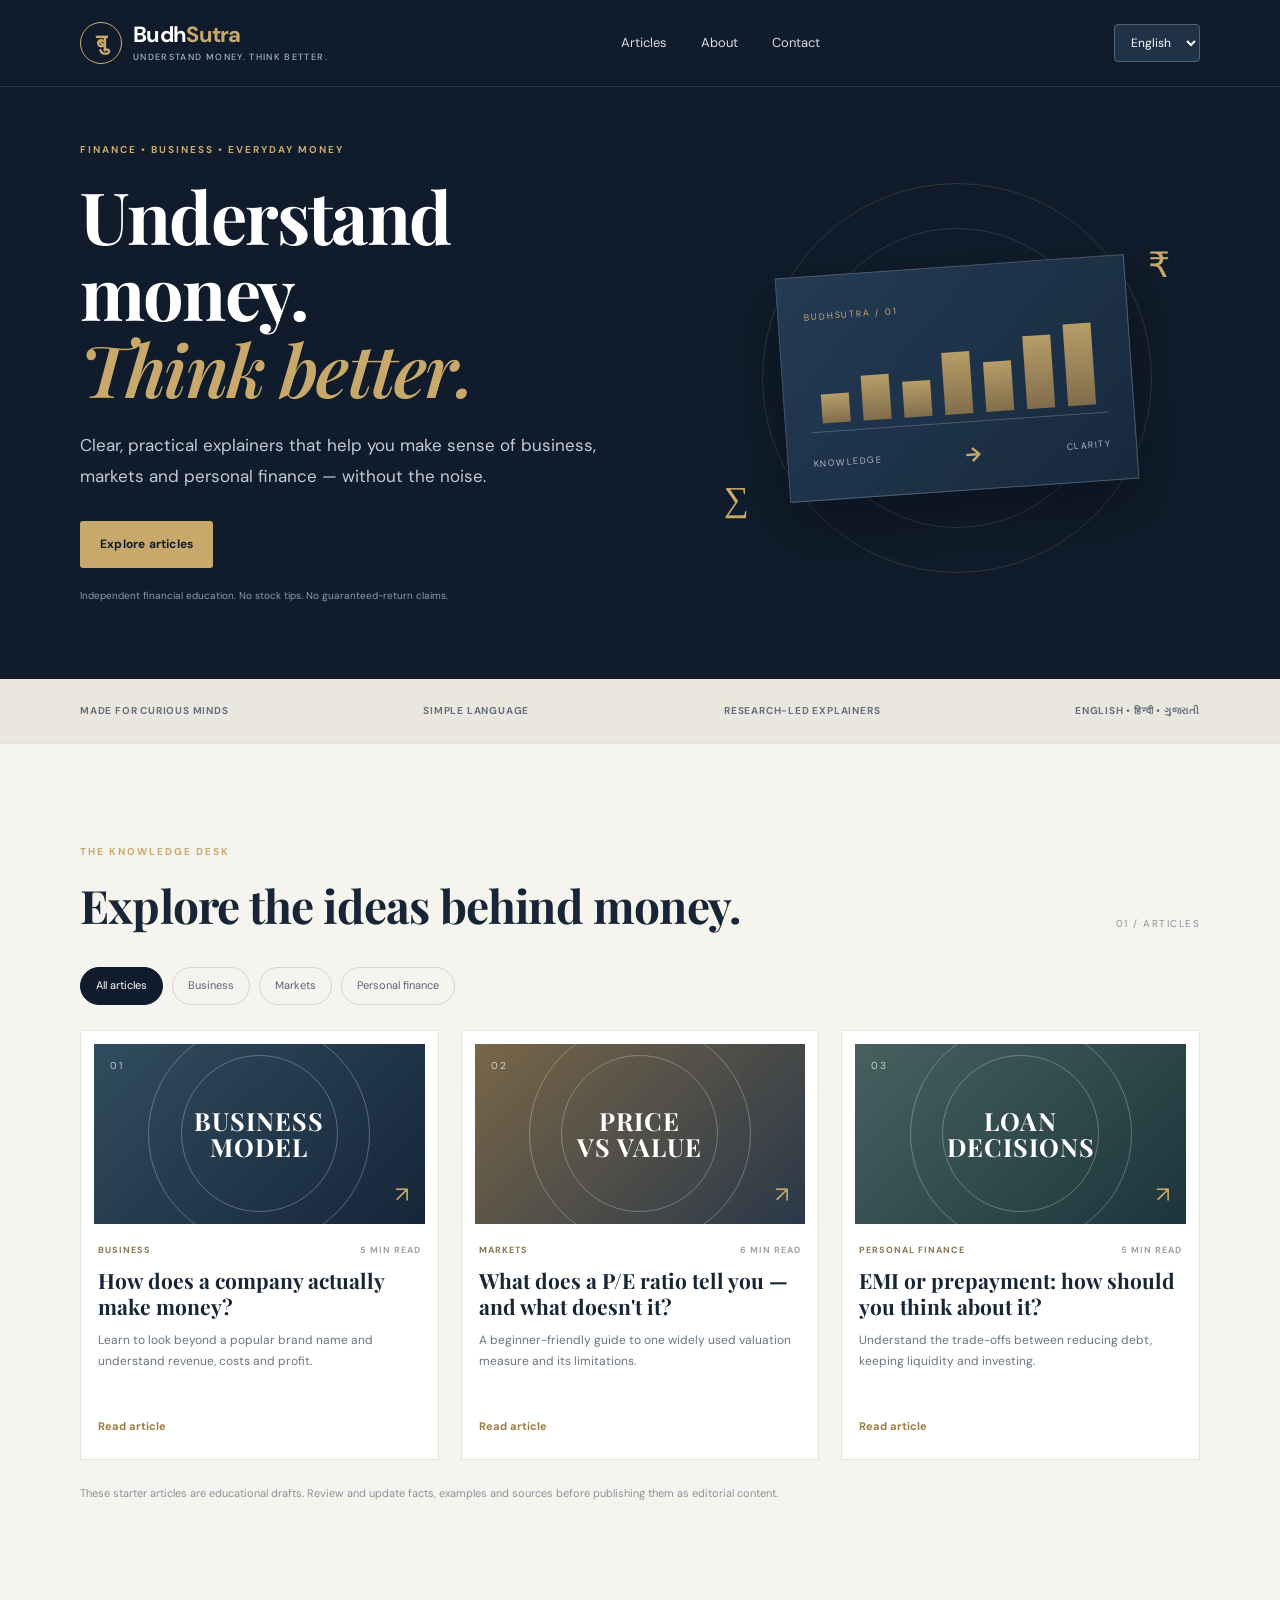
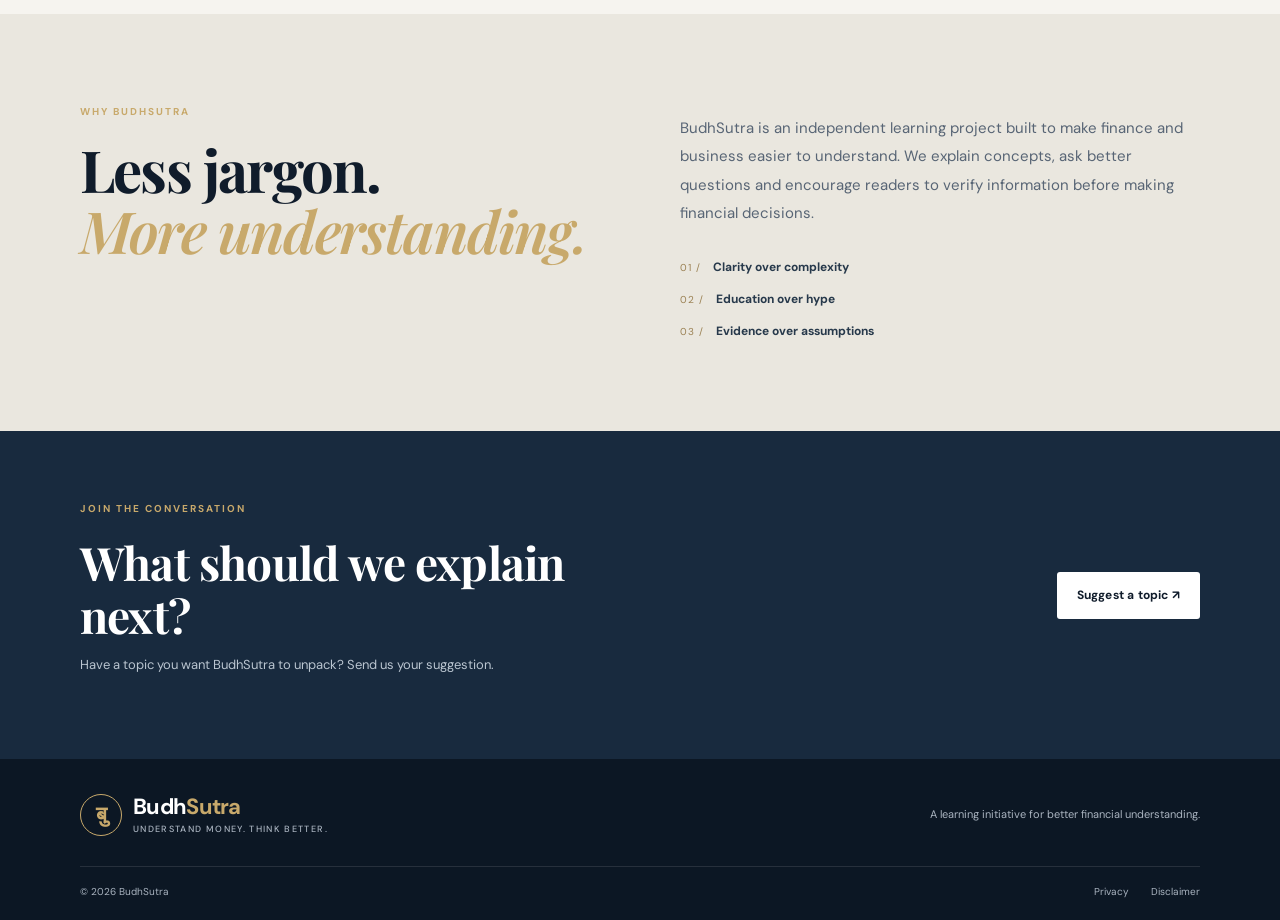
==== index.html @ 9a244fa0 "Add files via upload" ====
<!doctype html>
<html lang="en">
<head>
  <meta charset="utf-8">
  <meta name="viewport" content="width=device-width, initial-scale=1">
  <meta name="description" content="BudhSutra makes business, markets and personal finance easier to understand through clear educational articles in English, Hindi and Gujarati.">
  <meta name="theme-color" content="#101c2b">
  <title>BudhSutra — Understand Money. Think Better.</title>
  <link rel="icon" href="assets/favicon.svg" type="image/svg+xml">
  <link rel="stylesheet" href="styles.css">
</head>
<body>
  <a class="skip-link" href="#main">Skip to content</a>
  <header class="site-header">
    <div class="container nav-wrap">
      <a class="brand" href="index.html" aria-label="BudhSutra home">
        <span class="brand-mark">बु</span>
        <span>Budh<span class="brand-gold">Sutra</span><small data-i18n="tagline">Understand Money. Think Better.</small></span>
      </a>
      <nav class="desktop-nav" aria-label="Main navigation">
        <a href="#articles" data-i18n="navArticles">Articles</a>
        <a href="#about" data-i18n="navAbout">About</a>
        <a href="#contact" data-i18n="navContact">Contact</a>
      </nav>
      <label class="language-picker">
        <span class="sr-only" data-i18n="languageLabel">Choose language</span>
        <select id="languageSelect" aria-label="Choose language">
          <option value="en">English</option>
          <option value="hi">हिन्दी</option>
          <option value="gu">ગુજરાતી</option>
        </select>
      </label>
    </div>
  </header>

  <main id="main">
    <section class="hero">
      <div class="container hero-grid">
        <div class="hero-copy">
          <p class="eyebrow" data-i18n="eyebrow">FINANCE • BUSINESS • EVERYDAY MONEY</p>
          <h1 data-i18n="heroTitle">Understand money.<br><em>Think better.</em></h1>
          <p class="hero-intro" data-i18n="heroIntro">Clear, practical explainers that help you make sense of business, markets and personal finance — without the noise.</p>
          <a class="button button-primary" href="#articles" data-i18n="explore">Explore articles <span aria-hidden="true">↗</span></a>
          <p class="hero-note" data-i18n="heroNote">Independent financial education. No stock tips. No guaranteed-return claims.</p>
        </div>
        <div class="hero-art" aria-hidden="true">
          <div class="orbit orbit-one"></div><div class="orbit orbit-two"></div>
          <div class="hero-card">
            <span class="card-kicker">BUDHSUTRA / 01</span>
            <div class="chart-bars"><i></i><i></i><i></i><i></i><i></i><i></i><i></i></div>
            <div class="hero-card-bottom"><span>KNOWLEDGE</span><b>→</b><span>CLARITY</span></div>
          </div>
          <span class="floating-symbol symbol-one">₹</span>
          <span class="floating-symbol symbol-two">∑</span>
        </div>
      </div>
    </section>

    <section class="trust-strip">
      <div class="container trust-items">
        <span data-i18n="trust1">Made for curious minds</span>
        <span data-i18n="trust2">Simple language</span>
        <span data-i18n="trust3">Research-led explainers</span>
        <span data-i18n="trust4">English • हिन्दी • ગુજરાતી</span>
      </div>
    </section>

    <section class="section articles-section" id="articles">
      <div class="container">
        <div class="section-heading">
          <div><p class="eyebrow" data-i18n="latestEyebrow">THE KNOWLEDGE DESK</p><h2 data-i18n="latestTitle">Explore the ideas behind money.</h2></div>
          <span class="section-index">01 / ARTICLES</span>
        </div>
        <div class="filter-row" role="group" aria-label="Filter articles">
          <button class="filter-chip active" data-filter="all" data-i18n="filterAll">All articles</button>
          <button class="filter-chip" data-filter="business" data-i18n="filterBusiness">Business</button>
          <button class="filter-chip" data-filter="markets" data-i18n="filterMarkets">Markets</button>
          <button class="filter-chip" data-filter="personal" data-i18n="filterPersonal">Personal finance</button>
        </div>
        <div class="article-grid" id="articleGrid">
          <article class="article-card" data-category="business">
            <div class="article-visual visual-business"><span>01</span><b>BUSINESS<br>MODEL</b><i>↗</i></div>
            <div class="article-meta"><span data-i18n="categoryBusiness">BUSINESS</span><span>5 MIN READ</span></div>
            <h3 data-i18n="article1Title">How does a company actually make money?</h3>
            <p data-i18n="article1Desc">Learn to look beyond a popular brand name and understand revenue, costs and profit.</p>
            <a class="text-link" href="articles/how-companies-make-money.html" data-i18n="readArticle">Read article <span>→</span></a>
          </article>
          <article class="article-card" data-category="markets">
            <div class="article-visual visual-markets"><span>02</span><b>PRICE<br>VS VALUE</b><i>↗</i></div>
            <div class="article-meta"><span data-i18n="categoryMarkets">MARKETS</span><span>6 MIN READ</span></div>
            <h3 data-i18n="article2Title">What does a P/E ratio tell you — and what doesn't it?</h3>
            <p data-i18n="article2Desc">A beginner-friendly guide to one widely used valuation measure and its limitations.</p>
            <a class="text-link" href="articles/understanding-pe-ratio.html" data-i18n="readArticle">Read article <span>→</span></a>
          </article>
          <article class="article-card" data-category="personal">
            <div class="article-visual visual-personal"><span>03</span><b>LOAN<br>DECISIONS</b><i>↗</i></div>
            <div class="article-meta"><span data-i18n="categoryPersonal">PERSONAL FINANCE</span><span>5 MIN READ</span></div>
            <h3 data-i18n="article3Title">EMI or prepayment: how should you think about it?</h3>
            <p data-i18n="article3Desc">Understand the trade-offs between reducing debt, keeping liquidity and investing.</p>
            <a class="text-link" href="articles/emi-or-prepayment.html" data-i18n="readArticle">Read article <span>→</span></a>
          </article>
        </div>
        <p class="content-note" data-i18n="contentNote">These starter articles are educational drafts. Review and update facts, examples and sources before publishing them as editorial content.</p>
      </div>
    </section>

    <section class="about-section" id="about">
      <div class="container about-grid">
        <div><p class="eyebrow" data-i18n="aboutEyebrow">WHY BUDHSUTRA</p><h2 data-i18n="aboutTitle">Less jargon.<br><em>More understanding.</em></h2></div>
        <div class="about-copy"><p data-i18n="aboutText">BudhSutra is an independent learning project built to make finance and business easier to understand. We explain concepts, ask better questions and encourage readers to verify information before making financial decisions.</p><div class="principles"><span>01 / <b data-i18n="principle1">Clarity over complexity</b></span><span>02 / <b data-i18n="principle2">Education over hype</b></span><span>03 / <b data-i18n="principle3">Evidence over assumptions</b></span></div></div>
      </div>
    </section>

    <section class="contact-section" id="contact">
      <div class="container contact-grid">
        <div><p class="eyebrow" data-i18n="contactEyebrow">JOIN THE CONVERSATION</p><h2 data-i18n="contactTitle">What should we explain next?</h2><p data-i18n="contactText">Have a topic you want BudhSutra to unpack? Send us your suggestion.</p></div>
        <a class="button button-light" href="mailto:hello@budhsutra.example?subject=BudhSutra%20topic%20suggestion" data-i18n="suggestTopic">Suggest a topic ↗</a>
      </div>
    </section>
  </main>

  <footer class="site-footer">
    <div class="container footer-top"><a class="brand footer-brand" href="index.html"><span class="brand-mark">बु</span><span>Budh<span class="brand-gold">Sutra</span><small data-i18n="tagline">Understand Money. Think Better.</small></span></a><p data-i18n="footerLine">A learning initiative for better financial understanding.</p></div>
    <div class="container footer-bottom"><span>© <span id="year"></span> BudhSutra</span><div><a href="privacy.html" data-i18n="privacy">Privacy</a><a href="disclaimer.html" data-i18n="disclaimer">Disclaimer</a></div></div>
  </footer>
  <script src="script.js"></script>
</body>
</html>
---- styles.css ----
@import url('https://fonts.googleapis.com/css2?family=DM+Sans:wght@400;500;600;700&family=Playfair+Display:ital,wght@0,600;0,700;1,600;1,700&display=swap');
:root{--navy:#101c2b;--navy2:#182a3e;--gold:#c8a96b;--cream:#f6f4ef;--ink:#172536;--muted:#697482;--line:#e4e1d9;--white:#fff}
*{box-sizing:border-box}html{scroll-behavior:smooth}body{margin:0;background:var(--cream);color:var(--ink);font-family:'DM Sans',Arial,sans-serif;line-height:1.6}a{color:inherit;text-decoration:none}.container{width:min(1120px,calc(100% - 44px));margin:auto}.skip-link{position:absolute;left:-999px;top:10px;background:#fff;padding:10px;z-index:10}.skip-link:focus{left:10px}.site-header{background:var(--navy);color:#fff;border-bottom:1px solid #ffffff1a}.nav-wrap{height:86px;display:flex;align-items:center;justify-content:space-between;gap:24px}.brand{display:flex;align-items:center;gap:11px;font-weight:700;font-size:22px;letter-spacing:-.7px;line-height:1.1}.brand-mark{width:42px;height:42px;border:1px solid var(--gold);color:var(--gold);display:grid;place-items:center;font-family:serif;font-size:22px;border-radius:50%}.brand-gold{color:var(--gold)}.brand small{display:block;font-size:9px;letter-spacing:1.35px;text-transform:uppercase;color:#aab4c0;margin-top:6px;font-weight:500}.desktop-nav{display:flex;gap:34px;font-size:13px;color:#d8dee5}.desktop-nav a:hover,.footer-bottom a:hover{color:var(--gold)}.language-picker select{background:#203247;color:#fff;border:1px solid #526174;border-radius:4px;padding:9px 12px;font:inherit;font-size:12px}.hero{background:var(--navy);color:#fff;overflow:hidden}.hero-grid{min-height:510px;display:grid;grid-template-columns:1.1fr .9fr;align-items:center;gap:40px;padding-top:55px;padding-bottom:65px}.eyebrow{font-size:10px;letter-spacing:2px;font-weight:700;color:var(--gold);margin:0 0 19px}.hero h1,.about-section h2{font-family:'Playfair Display',Georgia,serif;font-size:clamp(46px,6vw,72px);line-height:1.06;letter-spacing:-1.8px;margin:0 0 24px}.hero h1 em,.about-section h2 em{color:var(--gold);font-weight:600}.hero-intro{font-size:17px;line-height:1.8;color:#c3ccd6;max-width:530px;margin:0 0 30px}.button{display:inline-flex;align-items:center;gap:24px;padding:14px 20px;font-size:12px;font-weight:700;letter-spacing:.2px;border-radius:3px}.button-primary{background:var(--gold);color:var(--navy)}.button-primary:hover{background:#dfc48e}.hero-note{font-size:10px;color:#8f9baa;margin-top:20px}.hero-art{height:330px;position:relative;display:grid;place-items:center}.orbit{position:absolute;border:1px solid #ffffff20;border-radius:50%;width:300px;height:300px}.orbit-two{width:390px;height:390px;border-color:#c8a96b30}.hero-card{position:relative;width:min(350px,90%);height:225px;background:linear-gradient(135deg,#243b54,#17293d);border:1px solid #ffffff30;padding:25px;box-shadow:0 25px 60px #0005;transform:rotate(-4deg)}.card-kicker{font-size:9px;letter-spacing:2px;color:var(--gold)}.chart-bars{height:105px;display:flex;align-items:end;gap:13px;padding:14px 12px 8px;border-bottom:1px solid #ffffff35}.chart-bars i{display:block;flex:1;background:linear-gradient(var(--gold),#8c744c);height:35%;opacity:.9}.chart-bars i:nth-child(2){height:55%}.chart-bars i:nth-child(3){height:44%}.chart-bars i:nth-child(4){height:75%}.chart-bars i:nth-child(5){height:60%}.chart-bars i:nth-child(6){height:88%}.chart-bars i:nth-child(7){height:100%}.hero-card-bottom{display:flex;justify-content:space-between;align-items:center;color:#aeb9c6;font-size:9px;letter-spacing:1.5px;margin-top:16px}.hero-card-bottom b{color:var(--gold);font-size:20px}.floating-symbol{position:absolute;color:var(--gold);font-family:Georgia,serif;font-size:35px}.symbol-one{top:25px;right:30px}.symbol-two{bottom:15px;left:10px}.trust-strip{background:#eae7df;border-bottom:1px solid var(--line)}.trust-items{min-height:64px;display:flex;align-items:center;justify-content:space-between;gap:20px;flex-wrap:wrap;font-size:10px;font-weight:700;letter-spacing:.8px;text-transform:uppercase;color:#66717d}.section{padding:100px 0}.section-heading{display:flex;justify-content:space-between;align-items:end;margin-bottom:35px;gap:20px}.section-heading h2,.contact-section h2{font-family:'Playfair Display',Georgia,serif;font-size:clamp(32px,4vw,46px);line-height:1.15;margin:0;letter-spacing:-.8px}.section-index{font-size:10px;letter-spacing:1.5px;color:#8a929b}.filter-row{display:flex;gap:9px;flex-wrap:wrap;margin-bottom:25px}.filter-chip{border:1px solid #d9d5cb;background:transparent;padding:9px 15px;border-radius:30px;font:inherit;font-size:11px;color:#596573;cursor:pointer}.filter-chip.active,.filter-chip:hover{background:var(--navy);border-color:var(--navy);color:#fff}.article-grid{display:grid;grid-template-columns:repeat(3,1fr);gap:22px}.article-card{background:#fff;border:1px solid #e8e5dd;padding:13px 13px 22px;transition:transform .2s,box-shadow .2s}.article-card:hover{transform:translateY(-4px);box-shadow:0 15px 35px #17253612}.article-visual{height:180px;position:relative;display:flex;align-items:center;justify-content:center;overflow:hidden;color:#fff}.article-visual:before,.article-visual:after{content:"";position:absolute;border:1px solid #ffffff45;border-radius:50%;width:220px;height:220px}.article-visual:after{width:155px;height:155px}.article-visual span{position:absolute;top:14px;left:16px;font-size:10px;letter-spacing:2px;color:#ffffffb5}.article-visual b{font-family:'Playfair Display',Georgia,serif;font-size:25px;line-height:1.05;letter-spacing:1px;text-align:center;z-index:1}.article-visual i{position:absolute;bottom:12px;right:16px;font-style:normal;color:var(--gold);font-size:22px}.visual-business{background:linear-gradient(135deg,#314c60,#152638)}.visual-markets{background:linear-gradient(135deg,#796648,#293849)}.visual-personal{background:linear-gradient(135deg,#47615f,#1c343b)}.article-meta{display:flex;justify-content:space-between;margin:19px 4px 10px;font-size:9px;letter-spacing:1px;color:#8a7551;font-weight:700}.article-meta span+span{color:#9ba1a7}.article-card h3{font-family:'Playfair Display',Georgia,serif;font-size:21px;line-height:1.25;margin:0 4px 10px}.article-card p{font-size:12px;line-height:1.75;color:#697482;margin:0 4px 18px;min-height:64px}.text-link{margin:0 4px;font-size:11px;font-weight:700;color:#9b7b42}.text-link span{margin-left:7px}.content-note{font-size:11px;color:#8a929b;margin-top:25px}.about-section{background:#eae7df;padding:90px 0}.about-grid{display:grid;grid-template-columns:1fr 1fr;gap:80px}.about-section h2{font-size:clamp(38px,5vw,58px);color:var(--navy)}.about-copy>p{font-size:15px;color:#586575;line-height:1.9;margin:10px 0 30px}.principles{display:grid;gap:13px}.principles span{font-size:10px;color:#9a8052;letter-spacing:1px}.principles b{color:#27394b;letter-spacing:0;font-size:12px;margin-left:8px}.contact-section{background:var(--navy2);color:#fff;padding:70px 0}.contact-grid{display:flex;justify-content:space-between;align-items:center;gap:35px}.contact-section h2{max-width:540px}.contact-section p:not(.eyebrow){color:#bac5d0;font-size:13px}.button-light{background:#fff;color:var(--navy);white-space:nowrap}.site-footer{background:#0c1724;color:#aab4c0;padding:35px 0 20px}.footer-top{display:flex;justify-content:space-between;align-items:center;padding-bottom:30px;border-bottom:1px solid #ffffff1c}.footer-brand{color:#fff}.footer-top>p{font-size:11px}.footer-bottom{display:flex;justify-content:space-between;padding-top:17px;font-size:10px}.footer-bottom div{display:flex;gap:22px}.sr-only{position:absolute;width:1px;height:1px;padding:0;margin:-1px;overflow:hidden;clip:rect(0,0,0,0);white-space:nowrap;border:0}
@media(max-width:760px){.container{width:min(100% - 32px,560px)}.nav-wrap{height:74px;gap:10px}.brand{font-size:19px}.brand-mark{width:36px;height:36px}.desktop-nav{display:none}.hero-grid{grid-template-columns:1fr;padding-top:65px;padding-bottom:40px;gap:10px}.hero h1{font-size:54px}.hero-intro{font-size:15px}.hero-art{height:260px}.hero-card{height:190px}.orbit{width:250px;height:250px}.orbit-two{width:310px;height:310px}.trust-items{padding:17px 0;justify-content:flex-start;gap:12px 22px}.trust-items span{font-size:9px}.section{padding:70px 0}.section-heading{align-items:start;flex-direction:column}.article-grid{grid-template-columns:1fr;gap:16px}.article-visual{height:160px}.article-card p{min-height:0}.about-section{padding:65px 0}.about-grid{grid-template-columns:1fr;gap:15px}.contact-grid{align-items:flex-start;flex-direction:column}.footer-top{align-items:flex-start;flex-direction:column;gap:15px}.language-picker select{padding:8px 7px;font-size:11px}}
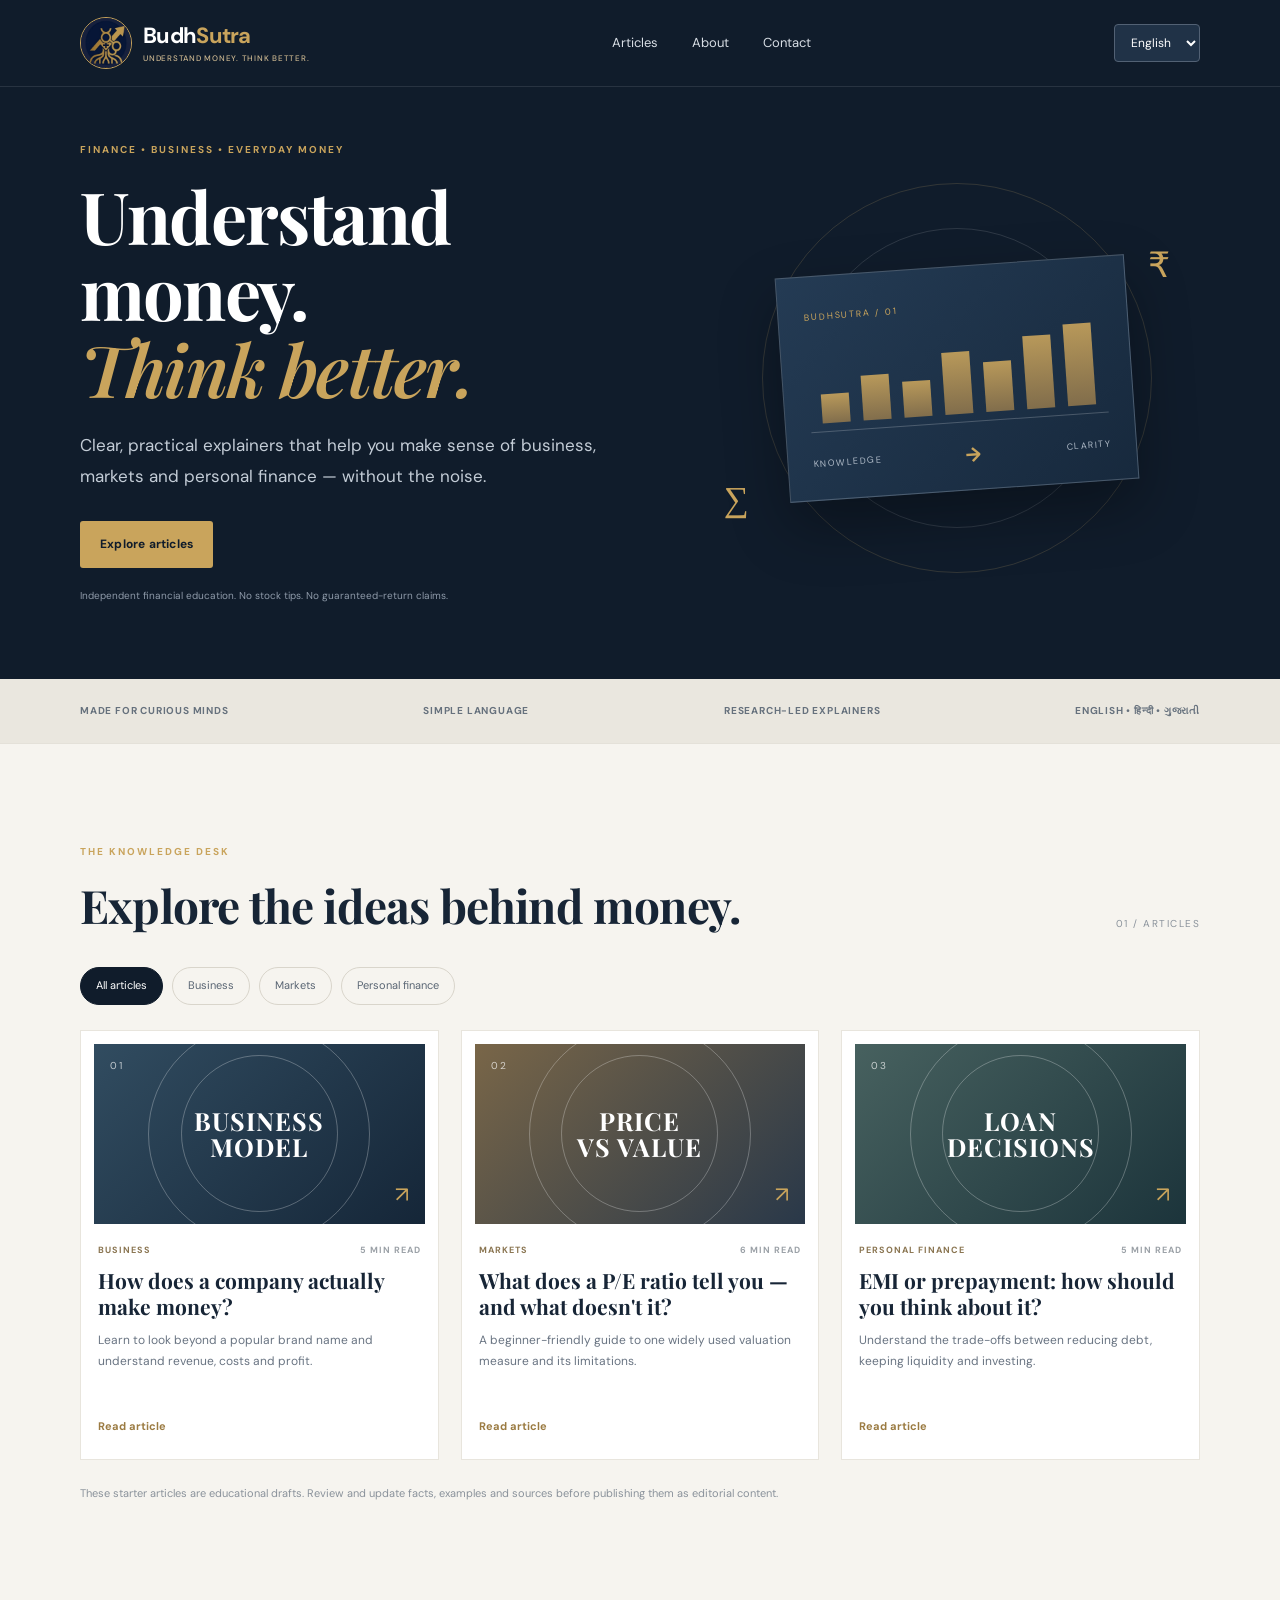
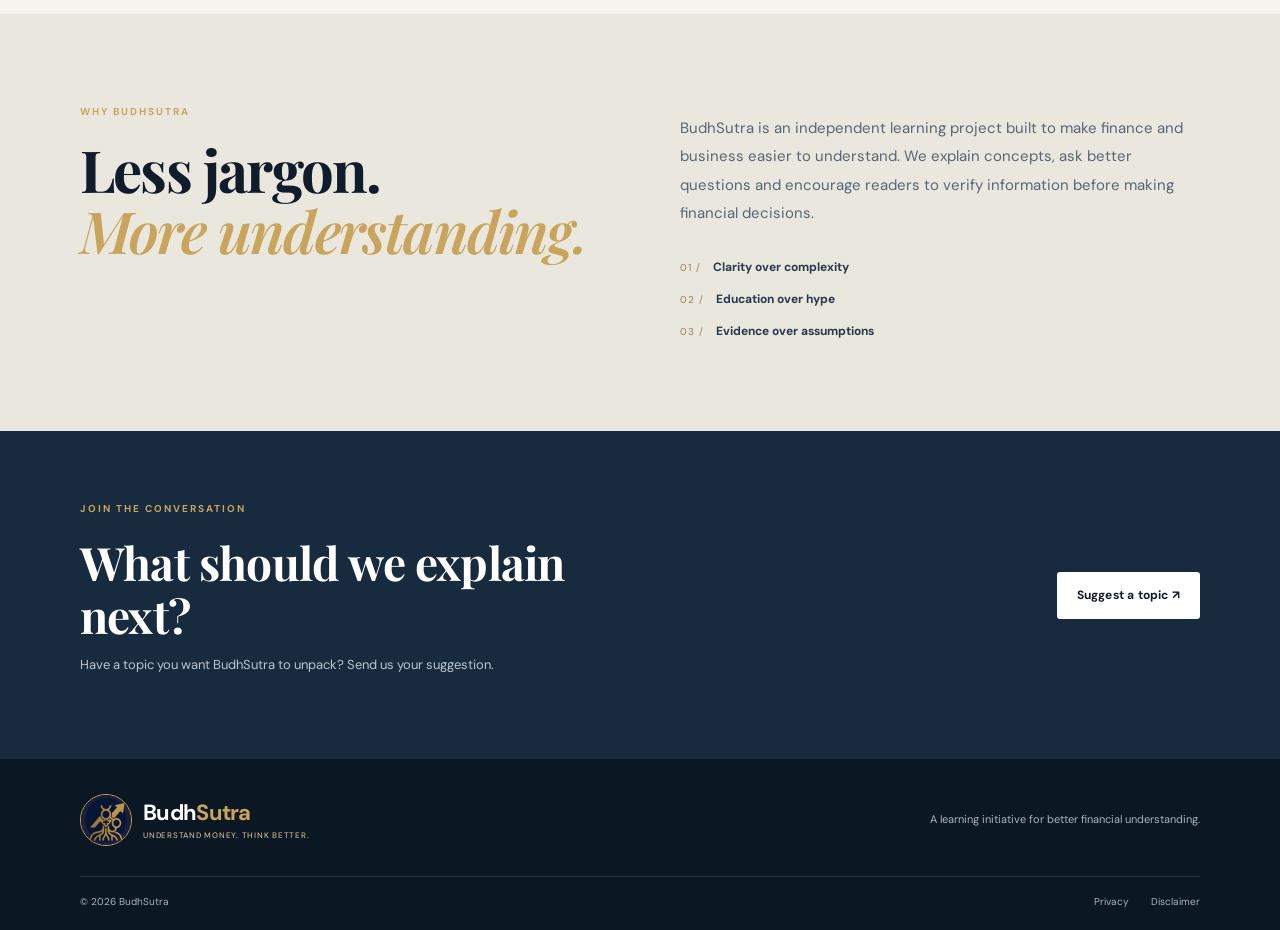
==== commit a5a0e404: "Add files via upload" ====
--- a/index.html
+++ b/index.html
@@ -5,8 +5,8 @@
   <meta name="viewport" content="width=device-width, initial-scale=1">
   <meta name="description" content="BudhSutra makes business, markets and personal finance easier to understand through clear educational articles in English, Hindi and Gujarati.">
   <meta name="theme-color" content="#101c2b">
-  <title>BudhSutra — Understand Money. Think Better.</title>
-  <link rel="icon" href="assets/favicon.svg" type="image/svg+xml">
+  <title>BudhSutra — Unearthing the Roots. Mastering the Formula.</title>
+  <link rel="icon" href="assets/favicon.png" type="image/png">
   <link rel="stylesheet" href="styles.css">
 </head>
 <body>
@@ -14,8 +14,8 @@
   <header class="site-header">
     <div class="container nav-wrap">
       <a class="brand" href="index.html" aria-label="BudhSutra home">
-        <span class="brand-mark">बु</span>
-        <span>Budh<span class="brand-gold">Sutra</span><small data-i18n="tagline">Understand Money. Think Better.</small></span>
+        <img class="brand-mark" src="assets/budhsutra-mark.jpg" alt="BudhSutra emblem">
+        <span>Budh<span class="brand-gold">Sutra</span><small data-i18n="tagline">Unearthing the Roots. Mastering the Formula.</small></span>
       </a>
       <nav class="desktop-nav" aria-label="Main navigation">
         <a href="#articles" data-i18n="navArticles">Articles</a>
@@ -120,7 +120,7 @@
   </main>
 
   <footer class="site-footer">
-    <div class="container footer-top"><a class="brand footer-brand" href="index.html"><span class="brand-mark">बु</span><span>Budh<span class="brand-gold">Sutra</span><small data-i18n="tagline">Understand Money. Think Better.</small></span></a><p data-i18n="footerLine">A learning initiative for better financial understanding.</p></div>
+    <div class="container footer-top"><a class="brand footer-brand" href="index.html"><img class="brand-mark" src="assets/budhsutra-mark.jpg" alt="BudhSutra emblem"><span>Budh<span class="brand-gold">Sutra</span><small data-i18n="tagline">Unearthing the Roots. Mastering the Formula.</small></span></a><p data-i18n="footerLine">A learning initiative for better financial understanding.</p></div>
     <div class="container footer-bottom"><span>© <span id="year"></span> BudhSutra</span><div><a href="privacy.html" data-i18n="privacy">Privacy</a><a href="disclaimer.html" data-i18n="disclaimer">Disclaimer</a></div></div>
   </footer>
   <script src="script.js"></script>
--- a/styles.css
+++ b/styles.css
@@ -1,4 +1,4 @@
 @import url('https://fonts.googleapis.com/css2?family=DM+Sans:wght@400;500;600;700&family=Playfair+Display:ital,wght@0,600;0,700;1,600;1,700&display=swap');
-:root{--navy:#101c2b;--navy2:#182a3e;--gold:#c8a96b;--cream:#f6f4ef;--ink:#172536;--muted:#697482;--line:#e4e1d9;--white:#fff}
-*{box-sizing:border-box}html{scroll-behavior:smooth}body{margin:0;background:var(--cream);color:var(--ink);font-family:'DM Sans',Arial,sans-serif;line-height:1.6}a{color:inherit;text-decoration:none}.container{width:min(1120px,calc(100% - 44px));margin:auto}.skip-link{position:absolute;left:-999px;top:10px;background:#fff;padding:10px;z-index:10}.skip-link:focus{left:10px}.site-header{background:var(--navy);color:#fff;border-bottom:1px solid #ffffff1a}.nav-wrap{height:86px;display:flex;align-items:center;justify-content:space-between;gap:24px}.brand{display:flex;align-items:center;gap:11px;font-weight:700;font-size:22px;letter-spacing:-.7px;line-height:1.1}.brand-mark{width:42px;height:42px;border:1px solid var(--gold);color:var(--gold);display:grid;place-items:center;font-family:serif;font-size:22px;border-radius:50%}.brand-gold{color:var(--gold)}.brand small{display:block;font-size:9px;letter-spacing:1.35px;text-transform:uppercase;color:#aab4c0;margin-top:6px;font-weight:500}.desktop-nav{display:flex;gap:34px;font-size:13px;color:#d8dee5}.desktop-nav a:hover,.footer-bottom a:hover{color:var(--gold)}.language-picker select{background:#203247;color:#fff;border:1px solid #526174;border-radius:4px;padding:9px 12px;font:inherit;font-size:12px}.hero{background:var(--navy);color:#fff;overflow:hidden}.hero-grid{min-height:510px;display:grid;grid-template-columns:1.1fr .9fr;align-items:center;gap:40px;padding-top:55px;padding-bottom:65px}.eyebrow{font-size:10px;letter-spacing:2px;font-weight:700;color:var(--gold);margin:0 0 19px}.hero h1,.about-section h2{font-family:'Playfair Display',Georgia,serif;font-size:clamp(46px,6vw,72px);line-height:1.06;letter-spacing:-1.8px;margin:0 0 24px}.hero h1 em,.about-section h2 em{color:var(--gold);font-weight:600}.hero-intro{font-size:17px;line-height:1.8;color:#c3ccd6;max-width:530px;margin:0 0 30px}.button{display:inline-flex;align-items:center;gap:24px;padding:14px 20px;font-size:12px;font-weight:700;letter-spacing:.2px;border-radius:3px}.button-primary{background:var(--gold);color:var(--navy)}.button-primary:hover{background:#dfc48e}.hero-note{font-size:10px;color:#8f9baa;margin-top:20px}.hero-art{height:330px;position:relative;display:grid;place-items:center}.orbit{position:absolute;border:1px solid #ffffff20;border-radius:50%;width:300px;height:300px}.orbit-two{width:390px;height:390px;border-color:#c8a96b30}.hero-card{position:relative;width:min(350px,90%);height:225px;background:linear-gradient(135deg,#243b54,#17293d);border:1px solid #ffffff30;padding:25px;box-shadow:0 25px 60px #0005;transform:rotate(-4deg)}.card-kicker{font-size:9px;letter-spacing:2px;color:var(--gold)}.chart-bars{height:105px;display:flex;align-items:end;gap:13px;padding:14px 12px 8px;border-bottom:1px solid #ffffff35}.chart-bars i{display:block;flex:1;background:linear-gradient(var(--gold),#8c744c);height:35%;opacity:.9}.chart-bars i:nth-child(2){height:55%}.chart-bars i:nth-child(3){height:44%}.chart-bars i:nth-child(4){height:75%}.chart-bars i:nth-child(5){height:60%}.chart-bars i:nth-child(6){height:88%}.chart-bars i:nth-child(7){height:100%}.hero-card-bottom{display:flex;justify-content:space-between;align-items:center;color:#aeb9c6;font-size:9px;letter-spacing:1.5px;margin-top:16px}.hero-card-bottom b{color:var(--gold);font-size:20px}.floating-symbol{position:absolute;color:var(--gold);font-family:Georgia,serif;font-size:35px}.symbol-one{top:25px;right:30px}.symbol-two{bottom:15px;left:10px}.trust-strip{background:#eae7df;border-bottom:1px solid var(--line)}.trust-items{min-height:64px;display:flex;align-items:center;justify-content:space-between;gap:20px;flex-wrap:wrap;font-size:10px;font-weight:700;letter-spacing:.8px;text-transform:uppercase;color:#66717d}.section{padding:100px 0}.section-heading{display:flex;justify-content:space-between;align-items:end;margin-bottom:35px;gap:20px}.section-heading h2,.contact-section h2{font-family:'Playfair Display',Georgia,serif;font-size:clamp(32px,4vw,46px);line-height:1.15;margin:0;letter-spacing:-.8px}.section-index{font-size:10px;letter-spacing:1.5px;color:#8a929b}.filter-row{display:flex;gap:9px;flex-wrap:wrap;margin-bottom:25px}.filter-chip{border:1px solid #d9d5cb;background:transparent;padding:9px 15px;border-radius:30px;font:inherit;font-size:11px;color:#596573;cursor:pointer}.filter-chip.active,.filter-chip:hover{background:var(--navy);border-color:var(--navy);color:#fff}.article-grid{display:grid;grid-template-columns:repeat(3,1fr);gap:22px}.article-card{background:#fff;border:1px solid #e8e5dd;padding:13px 13px 22px;transition:transform .2s,box-shadow .2s}.article-card:hover{transform:translateY(-4px);box-shadow:0 15px 35px #17253612}.article-visual{height:180px;position:relative;display:flex;align-items:center;justify-content:center;overflow:hidden;color:#fff}.article-visual:before,.article-visual:after{content:"";position:absolute;border:1px solid #ffffff45;border-radius:50%;width:220px;height:220px}.article-visual:after{width:155px;height:155px}.article-visual span{position:absolute;top:14px;left:16px;font-size:10px;letter-spacing:2px;color:#ffffffb5}.article-visual b{font-family:'Playfair Display',Georgia,serif;font-size:25px;line-height:1.05;letter-spacing:1px;text-align:center;z-index:1}.article-visual i{position:absolute;bottom:12px;right:16px;font-style:normal;color:var(--gold);font-size:22px}.visual-business{background:linear-gradient(135deg,#314c60,#152638)}.visual-markets{background:linear-gradient(135deg,#796648,#293849)}.visual-personal{background:linear-gradient(135deg,#47615f,#1c343b)}.article-meta{display:flex;justify-content:space-between;margin:19px 4px 10px;font-size:9px;letter-spacing:1px;color:#8a7551;font-weight:700}.article-meta span+span{color:#9ba1a7}.article-card h3{font-family:'Playfair Display',Georgia,serif;font-size:21px;line-height:1.25;margin:0 4px 10px}.article-card p{font-size:12px;line-height:1.75;color:#697482;margin:0 4px 18px;min-height:64px}.text-link{margin:0 4px;font-size:11px;font-weight:700;color:#9b7b42}.text-link span{margin-left:7px}.content-note{font-size:11px;color:#8a929b;margin-top:25px}.about-section{background:#eae7df;padding:90px 0}.about-grid{display:grid;grid-template-columns:1fr 1fr;gap:80px}.about-section h2{font-size:clamp(38px,5vw,58px);color:var(--navy)}.about-copy>p{font-size:15px;color:#586575;line-height:1.9;margin:10px 0 30px}.principles{display:grid;gap:13px}.principles span{font-size:10px;color:#9a8052;letter-spacing:1px}.principles b{color:#27394b;letter-spacing:0;font-size:12px;margin-left:8px}.contact-section{background:var(--navy2);color:#fff;padding:70px 0}.contact-grid{display:flex;justify-content:space-between;align-items:center;gap:35px}.contact-section h2{max-width:540px}.contact-section p:not(.eyebrow){color:#bac5d0;font-size:13px}.button-light{background:#fff;color:var(--navy);white-space:nowrap}.site-footer{background:#0c1724;color:#aab4c0;padding:35px 0 20px}.footer-top{display:flex;justify-content:space-between;align-items:center;padding-bottom:30px;border-bottom:1px solid #ffffff1c}.footer-brand{color:#fff}.footer-top>p{font-size:11px}.footer-bottom{display:flex;justify-content:space-between;padding-top:17px;font-size:10px}.footer-bottom div{display:flex;gap:22px}.sr-only{position:absolute;width:1px;height:1px;padding:0;margin:-1px;overflow:hidden;clip:rect(0,0,0,0);white-space:nowrap;border:0}
-@media(max-width:760px){.container{width:min(100% - 32px,560px)}.nav-wrap{height:74px;gap:10px}.brand{font-size:19px}.brand-mark{width:36px;height:36px}.desktop-nav{display:none}.hero-grid{grid-template-columns:1fr;padding-top:65px;padding-bottom:40px;gap:10px}.hero h1{font-size:54px}.hero-intro{font-size:15px}.hero-art{height:260px}.hero-card{height:190px}.orbit{width:250px;height:250px}.orbit-two{width:310px;height:310px}.trust-items{padding:17px 0;justify-content:flex-start;gap:12px 22px}.trust-items span{font-size:9px}.section{padding:70px 0}.section-heading{align-items:start;flex-direction:column}.article-grid{grid-template-columns:1fr;gap:16px}.article-visual{height:160px}.article-card p{min-height:0}.about-section{padding:65px 0}.about-grid{grid-template-columns:1fr;gap:15px}.contact-grid{align-items:flex-start;flex-direction:column}.footer-top{align-items:flex-start;flex-direction:column;gap:15px}.language-picker select{padding:8px 7px;font-size:11px}}
+:root{--navy:#101c2b;--navy2:#182a3e;--gold:#c9a45c;--cream:#f6f4ef;--ink:#172536;--muted:#697482;--line:#e4e1d9;--white:#fff}
+*{box-sizing:border-box}html{scroll-behavior:smooth}body{margin:0;background:var(--cream);color:var(--ink);font-family:'DM Sans',Arial,sans-serif;line-height:1.6}a{color:inherit;text-decoration:none}.container{width:min(1120px,calc(100% - 44px));margin:auto}.skip-link{position:absolute;left:-999px;top:10px;background:#fff;padding:10px;z-index:10}.skip-link:focus{left:10px}.site-header{background:var(--navy);color:#fff;border-bottom:1px solid #ffffff1a}.nav-wrap{height:86px;display:flex;align-items:center;justify-content:space-between;gap:24px}.brand{display:flex;align-items:center;gap:11px;font-weight:700;font-size:22px;letter-spacing:-.7px;line-height:1.1}.brand-mark{width:52px;height:52px;object-fit:cover;border:1px solid var(--gold);border-radius:50%;flex:0 0 auto}.brand-gold{color:var(--gold)}.brand small{display:block;font-size:8px;letter-spacing:.75px;text-transform:uppercase;color:#c9b58f;margin-top:6px;font-weight:500}.desktop-nav{display:flex;gap:34px;font-size:13px;color:#d8dee5}.desktop-nav a:hover,.footer-bottom a:hover{color:var(--gold)}.language-picker select{background:#203247;color:#fff;border:1px solid #526174;border-radius:4px;padding:9px 12px;font:inherit;font-size:12px}.hero{background:var(--navy);color:#fff;overflow:hidden}.hero-grid{min-height:510px;display:grid;grid-template-columns:1.1fr .9fr;align-items:center;gap:40px;padding-top:55px;padding-bottom:65px}.eyebrow{font-size:10px;letter-spacing:2px;font-weight:700;color:var(--gold);margin:0 0 19px}.hero h1,.about-section h2{font-family:'Playfair Display',Georgia,serif;font-size:clamp(46px,6vw,72px);line-height:1.06;letter-spacing:-1.8px;margin:0 0 24px}.hero h1 em,.about-section h2 em{color:var(--gold);font-weight:600}.hero-intro{font-size:17px;line-height:1.8;color:#c3ccd6;max-width:530px;margin:0 0 30px}.button{display:inline-flex;align-items:center;gap:24px;padding:14px 20px;font-size:12px;font-weight:700;letter-spacing:.2px;border-radius:3px}.button-primary{background:var(--gold);color:var(--navy)}.button-primary:hover{background:#dfc48e}.hero-note{font-size:10px;color:#8f9baa;margin-top:20px}.hero-art{height:330px;position:relative;display:grid;place-items:center}.orbit{position:absolute;border:1px solid #ffffff20;border-radius:50%;width:300px;height:300px}.orbit-two{width:390px;height:390px;border-color:#c8a96b30}.hero-card{position:relative;width:min(350px,90%);height:225px;background:linear-gradient(135deg,#243b54,#17293d);border:1px solid #ffffff30;padding:25px;box-shadow:0 25px 60px #0005;transform:rotate(-4deg)}.card-kicker{font-size:9px;letter-spacing:2px;color:var(--gold)}.chart-bars{height:105px;display:flex;align-items:end;gap:13px;padding:14px 12px 8px;border-bottom:1px solid #ffffff35}.chart-bars i{display:block;flex:1;background:linear-gradient(var(--gold),#8c744c);height:35%;opacity:.9}.chart-bars i:nth-child(2){height:55%}.chart-bars i:nth-child(3){height:44%}.chart-bars i:nth-child(4){height:75%}.chart-bars i:nth-child(5){height:60%}.chart-bars i:nth-child(6){height:88%}.chart-bars i:nth-child(7){height:100%}.hero-card-bottom{display:flex;justify-content:space-between;align-items:center;color:#aeb9c6;font-size:9px;letter-spacing:1.5px;margin-top:16px}.hero-card-bottom b{color:var(--gold);font-size:20px}.floating-symbol{position:absolute;color:var(--gold);font-family:Georgia,serif;font-size:35px}.symbol-one{top:25px;right:30px}.symbol-two{bottom:15px;left:10px}.trust-strip{background:#eae7df;border-bottom:1px solid var(--line)}.trust-items{min-height:64px;display:flex;align-items:center;justify-content:space-between;gap:20px;flex-wrap:wrap;font-size:10px;font-weight:700;letter-spacing:.8px;text-transform:uppercase;color:#66717d}.section{padding:100px 0}.section-heading{display:flex;justify-content:space-between;align-items:end;margin-bottom:35px;gap:20px}.section-heading h2,.contact-section h2{font-family:'Playfair Display',Georgia,serif;font-size:clamp(32px,4vw,46px);line-height:1.15;margin:0;letter-spacing:-.8px}.section-index{font-size:10px;letter-spacing:1.5px;color:#8a929b}.filter-row{display:flex;gap:9px;flex-wrap:wrap;margin-bottom:25px}.filter-chip{border:1px solid #d9d5cb;background:transparent;padding:9px 15px;border-radius:30px;font:inherit;font-size:11px;color:#596573;cursor:pointer}.filter-chip.active,.filter-chip:hover{background:var(--navy);border-color:var(--navy);color:#fff}.article-grid{display:grid;grid-template-columns:repeat(3,1fr);gap:22px}.article-card{background:#fff;border:1px solid #e8e5dd;padding:13px 13px 22px;transition:transform .2s,box-shadow .2s}.article-card:hover{transform:translateY(-4px);box-shadow:0 15px 35px #17253612}.article-visual{height:180px;position:relative;display:flex;align-items:center;justify-content:center;overflow:hidden;color:#fff}.article-visual:before,.article-visual:after{content:"";position:absolute;border:1px solid #ffffff45;border-radius:50%;width:220px;height:220px}.article-visual:after{width:155px;height:155px}.article-visual span{position:absolute;top:14px;left:16px;font-size:10px;letter-spacing:2px;color:#ffffffb5}.article-visual b{font-family:'Playfair Display',Georgia,serif;font-size:25px;line-height:1.05;letter-spacing:1px;text-align:center;z-index:1}.article-visual i{position:absolute;bottom:12px;right:16px;font-style:normal;color:var(--gold);font-size:22px}.visual-business{background:linear-gradient(135deg,#314c60,#152638)}.visual-markets{background:linear-gradient(135deg,#796648,#293849)}.visual-personal{background:linear-gradient(135deg,#47615f,#1c343b)}.article-meta{display:flex;justify-content:space-between;margin:19px 4px 10px;font-size:9px;letter-spacing:1px;color:#8a7551;font-weight:700}.article-meta span+span{color:#9ba1a7}.article-card h3{font-family:'Playfair Display',Georgia,serif;font-size:21px;line-height:1.25;margin:0 4px 10px}.article-card p{font-size:12px;line-height:1.75;color:#697482;margin:0 4px 18px;min-height:64px}.text-link{margin:0 4px;font-size:11px;font-weight:700;color:#9b7b42}.text-link span{margin-left:7px}.content-note{font-size:11px;color:#8a929b;margin-top:25px}.about-section{background:#eae7df;padding:90px 0}.about-grid{display:grid;grid-template-columns:1fr 1fr;gap:80px}.about-section h2{font-size:clamp(38px,5vw,58px);color:var(--navy)}.about-copy>p{font-size:15px;color:#586575;line-height:1.9;margin:10px 0 30px}.principles{display:grid;gap:13px}.principles span{font-size:10px;color:#9a8052;letter-spacing:1px}.principles b{color:#27394b;letter-spacing:0;font-size:12px;margin-left:8px}.contact-section{background:var(--navy2);color:#fff;padding:70px 0}.contact-grid{display:flex;justify-content:space-between;align-items:center;gap:35px}.contact-section h2{max-width:540px}.contact-section p:not(.eyebrow){color:#bac5d0;font-size:13px}.button-light{background:#fff;color:var(--navy);white-space:nowrap}.site-footer{background:#0c1724;color:#aab4c0;padding:35px 0 20px}.footer-top{display:flex;justify-content:space-between;align-items:center;padding-bottom:30px;border-bottom:1px solid #ffffff1c}.footer-brand{color:#fff}.footer-top>p{font-size:11px}.footer-bottom{display:flex;justify-content:space-between;padding-top:17px;font-size:10px}.footer-bottom div{display:flex;gap:22px}.sr-only{position:absolute;width:1px;height:1px;padding:0;margin:-1px;overflow:hidden;clip:rect(0,0,0,0);white-space:nowrap;border:0}
+@media(max-width:760px){.container{width:min(100% - 32px,560px)}.nav-wrap{height:74px;gap:10px}.brand{font-size:19px}.brand-mark{width:44px;height:44px}.desktop-nav{display:none}.hero-grid{grid-template-columns:1fr;padding-top:65px;padding-bottom:40px;gap:10px}.hero h1{font-size:54px}.hero-intro{font-size:15px}.hero-art{height:260px}.hero-card{height:190px}.orbit{width:250px;height:250px}.orbit-two{width:310px;height:310px}.trust-items{padding:17px 0;justify-content:flex-start;gap:12px 22px}.trust-items span{font-size:9px}.section{padding:70px 0}.section-heading{align-items:start;flex-direction:column}.article-grid{grid-template-columns:1fr;gap:16px}.article-visual{height:160px}.article-card p{min-height:0}.about-section{padding:65px 0}.about-grid{grid-template-columns:1fr;gap:15px}.contact-grid{align-items:flex-start;flex-direction:column}.footer-top{align-items:flex-start;flex-direction:column;gap:15px}.language-picker select{padding:8px 7px;font-size:11px}}
